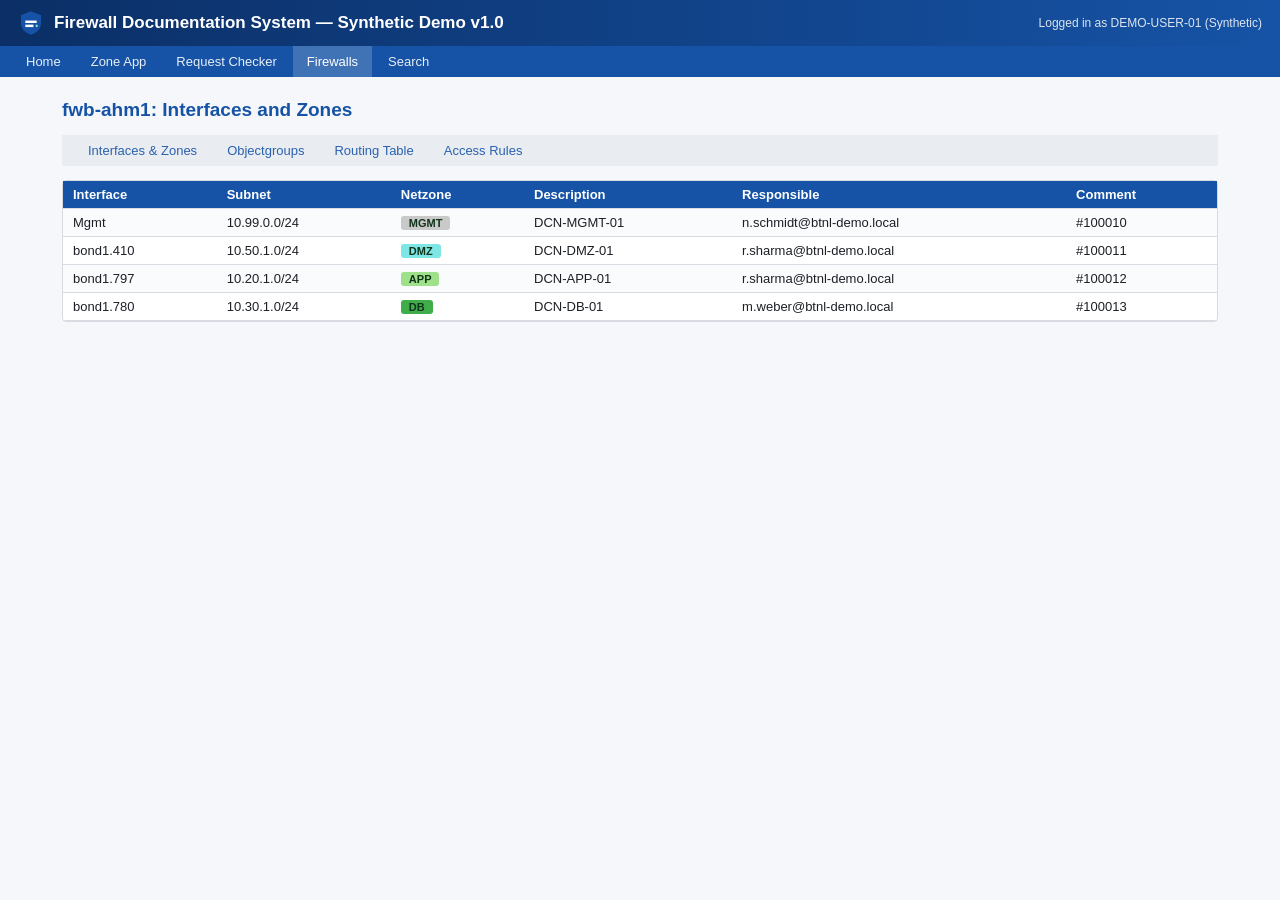
==== firewall-detail.html @ 08e2121d "Add files via upload" ====
<!DOCTYPE html>
<html lang="en">
<head>
<meta charset="UTF-8">
<title>Firewall Detail — Synthetic Demo</title>
<link rel="stylesheet" href="style.css">
</head>
<body>
<header class="topbar">
  <div class="brand"><img src="logo.svg" alt=""> Firewall Documentation System — Synthetic Demo v1.0</div>
  <div class="session">Logged in as DEMO-USER-01 (Synthetic)</div>
</header>
<nav class="tabs">
  <a href="index.html">Home</a>
  <a href="zone-app.html">Zone App</a>
  <a href="request-checker.html">Request Checker</a>
  <a href="firewalls.html" class="active">Firewalls</a>
  <a href="search.html">Search</a>
</nav>

<main>
  <h1 id="title">Firewall</h1>
  <nav class="tabs" style="background:#e9edf2; margin-bottom:14px;">
    <a href="#" data-tab="iface" style="color:#1653a6;">Interfaces &amp; Zones</a>
    <a href="#" data-tab="groups" style="color:#1653a6;">Objectgroups</a>
    <a href="#" data-tab="routing" style="color:#1653a6;">Routing Table</a>
    <a href="#" data-tab="rules" style="color:#1653a6;">Access Rules</a>
  </nav>
  <div id="panel"></div>
</main>

<script>
const params = new URLSearchParams(location.search);
const fwId = params.get('id') || 'fwb-ahm1';
let activeTab = params.get('tab') || 'iface';
document.getElementById('title').textContent = fwId + ': ' + labelFor(activeTab);

function labelFor(t) {
  return {iface:'Interfaces and Zones', groups:'Objectgroups', routing:'Routing Table', rules:'Access Rules'}[t] || t;
}

fetch('data.json').then(r => r.json()).then(d => { window.__data = d; render(); });

document.querySelectorAll('[data-tab]').forEach(a => {
  a.addEventListener('click', e => {
    e.preventDefault();
    activeTab = a.dataset.tab;
    document.getElementById('title').textContent = fwId + ': ' + labelFor(activeTab);
    render();
  });
});

function zoneChip(z) {
  const m = {MGMT:'#c9c9c9', DMZ:'#7fe6e6', WEB:'#7fe6e6', APP:'#9fe08a', DB:'#3fae4a', CORE:'#3fae4a'};
  return z ? `<span class="zone-chip" style="background:${m[z]||'#eee'}">${z}</span>` : '';
}

function render() {
  const d = window.__data;
  const panel = document.getElementById('panel');
  if (activeTab === 'iface') {
    const rows = (d.interfaces[fwId] || []);
    panel.innerHTML = table(
      ['Interface','Subnet','Netzone','Description','Responsible','Comment'],
      rows.length ? rows.map(r => [r.iface, r.subnet, zoneChip(r.zone), r.description, r.responsible, r.comment])
                  : [['—','no interfaces recorded for this synthetic device — showing example device only','','','','']]
    );
  } else if (activeTab === 'groups') {
    panel.innerHTML = table(
      ['Name','Members','Comment'],
      d.objectgroups.map(g => [g.name, g.members.join('<br>') || '<i>empty</i>', g.comment])
    );
  } else if (activeTab === 'routing') {
    const rows = (d.routing[fwId] || []);
    panel.innerHTML = table(
      ['Destination','Gateway','Interface'],
      rows.length ? rows.map(r => [r.destination, r.gateway, r.interface])
                  : [['—','no routing entries recorded for this synthetic device','']]
    );
  } else if (activeTab === 'rules') {
    panel.innerHTML = table(
      ['Rulename','Action','Source zone','Source','Destination zone','Destination','Service','Comment'],
      d.rules.map(r => [r.rule_id, flagAction(r.action), zoneChip(r.source_zone), r.source,
                         zoneChip(r.destination_zone), r.destination, r.service, r.comment])
    );
  }
}

function flagAction(a) {
  return a === 'DENY' ? '<span class="flag-red">DENY</span>' : '<span class="flag-green">ALLOW</span>';
}

function table(headers, rows) {
  let h = '<div class="card"><table><tr>' + headers.map(x => `<th>${x}</th>`).join('') + '</tr>';
  rows.forEach(r => { h += '<tr>' + r.map(c => `<td>${c}</td>`).join('') + '</tr>'; });
  h += '</table></div>';
  return h;
}
</script>
</body>
</html>
---- style.css ----
:root {
  --blue-dark: #0b2f66;
  --blue: #1653a6;
  --blue-light: #1d6e89;
  --grey: #c9c9c9;
  --green: #3fae4a;
  --cyan: #7fe6e6;
  --border: #d8dce2;
  --bg: #f5f7fa;
  --text: #1c1f26;
}

* { box-sizing: border-box; }

body {
  margin: 0;
  font-family: "Segoe UI", Arial, sans-serif;
  color: var(--text);
  background: var(--bg);
  font-size: 14px;
}

header.topbar {
  background: linear-gradient(90deg, var(--blue-dark), var(--blue));
  color: #fff;
  padding: 10px 18px;
  display: flex;
  align-items: center;
  justify-content: space-between;
  flex-wrap: wrap;
}

header.topbar .brand {
  display: flex;
  align-items: center;
  gap: 10px;
  font-weight: 700;
  font-size: 17px;
}

header.topbar .brand img { height: 26px; width: 26px; }

header.topbar .session { font-size: 12px; opacity: .85; }

nav.tabs {
  background: var(--blue);
  display: flex;
  gap: 2px;
  padding: 0 12px;
  flex-wrap: wrap;
}

nav.tabs a {
  color: #fff;
  text-decoration: none;
  padding: 8px 14px;
  font-size: 13px;
  opacity: .9;
}

nav.tabs a.active, nav.tabs a:hover {
  background: rgba(255,255,255,.18);
  opacity: 1;
}

main { padding: 18px 22px 60px; max-width: 1200px; margin: 0 auto; }

h1 { font-size: 19px; color: var(--blue); margin: 4px 0 14px; }
h2 { font-size: 15px; color: var(--blue); margin: 22px 0 8px; }

.card {
  background: #fff;
  border: 1px solid var(--border);
  border-radius: 4px;
  margin-bottom: 16px;
}

.card > .card-head {
  background: var(--blue);
  color: #fff;
  padding: 6px 10px;
  font-weight: 600;
  font-size: 13px;
}

table { width: 100%; border-collapse: collapse; font-size: 13px; }
th, td { text-align: left; padding: 6px 10px; border-bottom: 1px solid var(--border); vertical-align: top; }
th { background: var(--blue); color: #fff; font-weight: 600; }
tr:nth-child(even) td { background: #fafbfc; }
tr:hover td { background: #eef3fb; }

.zone-chip {
  display: inline-block;
  padding: 1px 8px;
  border-radius: 3px;
  font-size: 11px;
  font-weight: 600;
  color: #10331a;
}

.tag { display:inline-block; background:#eef1f5; border:1px solid var(--border); border-radius:3px;
       padding:0 5px; font-size:11px; margin-right:3px; }

.flag-green  { color: #1e7a2a; font-weight: 700; }
.flag-orange { color: #b56b00; font-weight: 700; }
.flag-red    { color: #b81f1f; font-weight: 700; }
.flag-grey   { color: #555; font-weight: 700; }

.info-box {
  border: 1px solid #cfd6df;
  background: #fff;
  padding: 10px 14px;
  border-radius: 4px;
  margin: 12px 0;
}
.info-box.warn  { background: #fff4dc; border-color: #e9c976; }
.info-box.ok    { background: #e8f6ea; border-color: #8cd39a; color:#1e5c26; }
.info-box.important { border-color: #d9534f; }
.important-text { color:#c62828; font-weight:700; }

button, .btn {
  background: #e9edf2;
  border: 1px solid #b9c1cc;
  border-radius: 3px;
  padding: 6px 14px;
  font-size: 13px;
  cursor: pointer;
}
button:hover, .btn:hover { background: #dde4ec; }
button.primary { background: var(--blue); color:#fff; border-color: var(--blue-dark); }
button.primary:hover { background: var(--blue-dark); }

input[type=text], input[type=password] {
  padding: 5px 8px; border: 1px solid #b9c1cc; border-radius: 3px; font-size: 13px; width: 320px;
}

.muted { color: #6b7280; font-size: 12px; }
.footnote { color:#8a93a1; font-size:11px; margin-top:26px; border-top:1px solid var(--border); padding-top:8px; }

.groups-list details { margin-bottom: 6px; }
.groups-list summary { cursor: pointer; font-weight: 600; color: var(--blue); }

.wizard-q { font-size: 15px; margin: 14px 0 10px; }
.wizard-trail { color: var(--blue); }
.wizard-trail b { color: #1c1f26; }
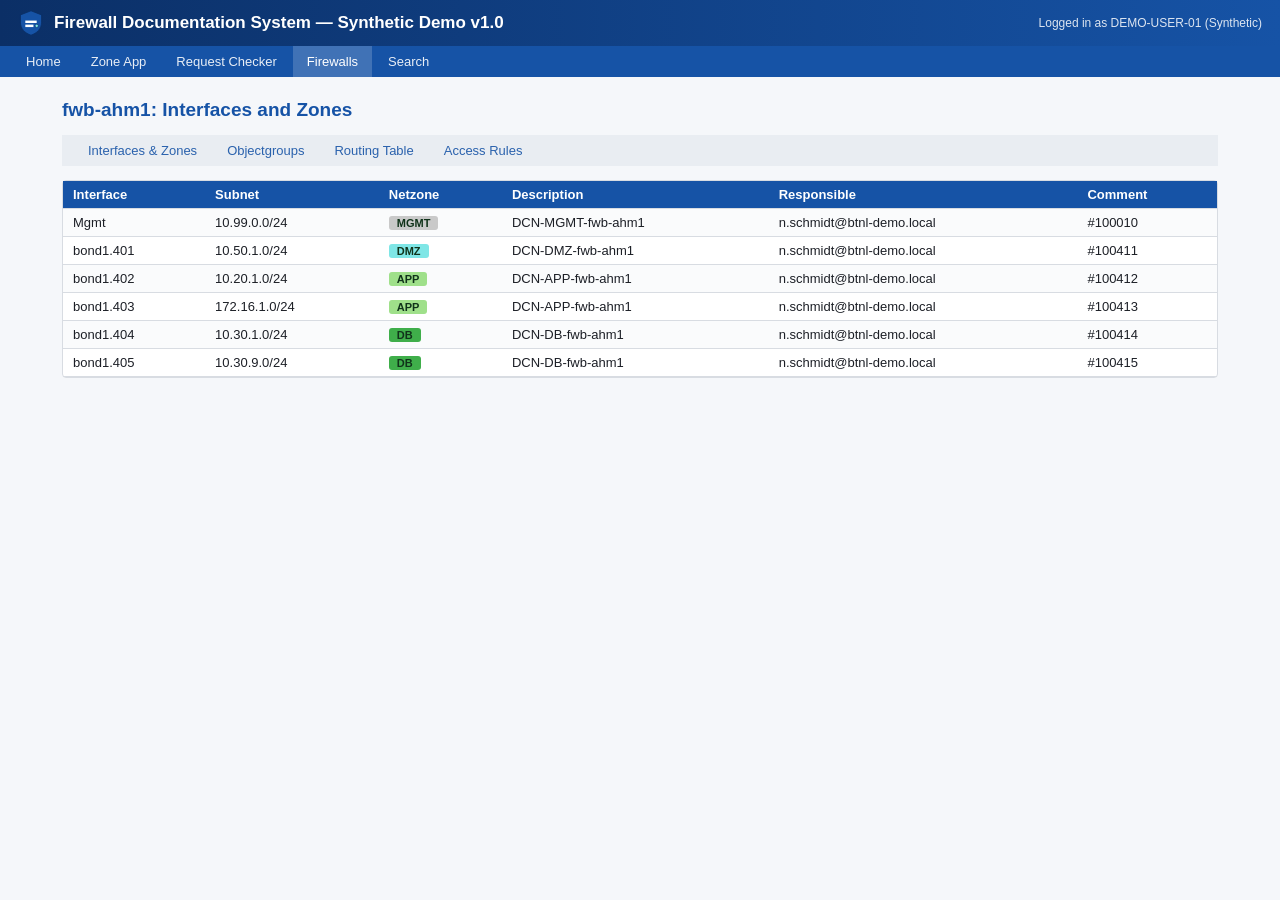
==== commit ca6b9a7d: "Add files via upload" ====
--- a/firewall-detail.html
+++ b/firewall-detail.html
@@ -29,6 +29,7 @@
   <div id="panel"></div>
 </main>
 
+<script src="common.js"></script>
 <script>
 const params = new URLSearchParams(location.search);
 const fwId = params.get('id') || 'fwb-ahm1';
@@ -50,46 +51,44 @@
   });
 });
 
-function zoneChip(z) {
-  const m = {MGMT:'#c9c9c9', DMZ:'#7fe6e6', WEB:'#7fe6e6', APP:'#9fe08a', DB:'#3fae4a', CORE:'#3fae4a'};
-  return z ? `<span class="zone-chip" style="background:${m[z]||'#eee'}">${z}</span>` : '';
-}
-
 function render() {
   const d = window.__data;
   const panel = document.getElementById('panel');
+  const ifaceRows = (d.interfaces && d.interfaces[fwId]) || (d.big_interfaces && d.big_interfaces[fwId]) || [];
+  const routeRows = (d.routing && d.routing[fwId]) || (d.big_routing && d.big_routing[fwId]) || [];
+
   if (activeTab === 'iface') {
-    const rows = (d.interfaces[fwId] || []);
     panel.innerHTML = table(
       ['Interface','Subnet','Netzone','Description','Responsible','Comment'],
-      rows.length ? rows.map(r => [r.iface, r.subnet, zoneChip(r.zone), r.description, r.responsible, r.comment])
-                  : [['—','no interfaces recorded for this synthetic device — showing example device only','','','','']]
+      ifaceRows.length ? ifaceRows.map(r => [r.iface, r.subnet, zoneChip(r.zone), r.description, r.responsible, r.comment])
+                        : [['—','no interfaces recorded for this device','','','','']]
     );
   } else if (activeTab === 'groups') {
+    const groups = allGroups(d);
     panel.innerHTML = table(
-      ['Name','Members','Comment'],
-      d.objectgroups.map(g => [g.name, g.members.join('<br>') || '<i>empty</i>', g.comment])
+      ['Name','Members','Comment',''],
+      groups.slice(0, 200).map(g => [g.name, truncate((g.members||[]).join(', '), 200) || '<i>empty</i>', g.comment || '', tierBadge(g.tier)])
     );
   } else if (activeTab === 'routing') {
-    const rows = (d.routing[fwId] || []);
     panel.innerHTML = table(
       ['Destination','Gateway','Interface'],
-      rows.length ? rows.map(r => [r.destination, r.gateway, r.interface])
-                  : [['—','no routing entries recorded for this synthetic device','']]
+      routeRows.length ? routeRows.map(r => [r.destination, r.gateway, r.interface])
+                        : [['—','no routing entries recorded for this device','']]
     );
   } else if (activeTab === 'rules') {
-    panel.innerHTML = table(
-      ['Rulename','Action','Source zone','Source','Destination zone','Destination','Service','Comment'],
-      d.rules.map(r => [r.rule_id, flagAction(r.action), zoneChip(r.source_zone), r.source,
-                         zoneChip(r.destination_zone), r.destination, r.service, r.comment])
-    );
+    const rules = allRules(d).filter(r => r.firewall === fwId);
+    panel.innerHTML = rules.length ? table(
+      ['Rulename','Action','Source zone','Source','Destination zone','Destination','Service','Comment',''],
+      rules.map(r => [r.rule_id, flagAction(r.action), zoneChip(r.source_zone), truncate(r.source, 150),
+                       zoneChip(r.destination_zone), truncate(r.destination, 150), r.service, r.comment, tierBadge(r.tier)])
+    ) : '<p class="muted">No access rules are assigned to this specific firewall in the synthetic dataset.</p>';
   }
 }
 
+function truncate(s, n) { s = String(s); return s.length > n ? s.slice(0, n) + '…' : s; }
 function flagAction(a) {
   return a === 'DENY' ? '<span class="flag-red">DENY</span>' : '<span class="flag-green">ALLOW</span>';
 }
-
 function table(headers, rows) {
   let h = '<div class="card"><table><tr>' + headers.map(x => `<th>${x}</th>`).join('') + '</tr>';
   rows.forEach(r => { h += '<tr>' + r.map(c => `<td>${c}</td>`).join('') + '</tr>'; });
--- a/style.css
+++ b/style.css
@@ -97,6 +97,10 @@
   font-weight: 600;
   color: #10331a;
 }
+.tier-badge { display:inline-block; padding:0 6px; border-radius:3px; font-size:10px; font-weight:700;
+              text-transform:uppercase; letter-spacing:.03em; }
+.tier-core { background:#dcebff; color:#0b3d91; border:1px solid #9dc0f2; }
+.tier-extended { background:#f1eefc; color:#4a2ea8; border:1px solid #cabdf2; }
 
 .tag { display:inline-block; background:#eef1f5; border:1px solid var(--border); border-radius:3px;
        padding:0 5px; font-size:11px; margin-right:3px; }
